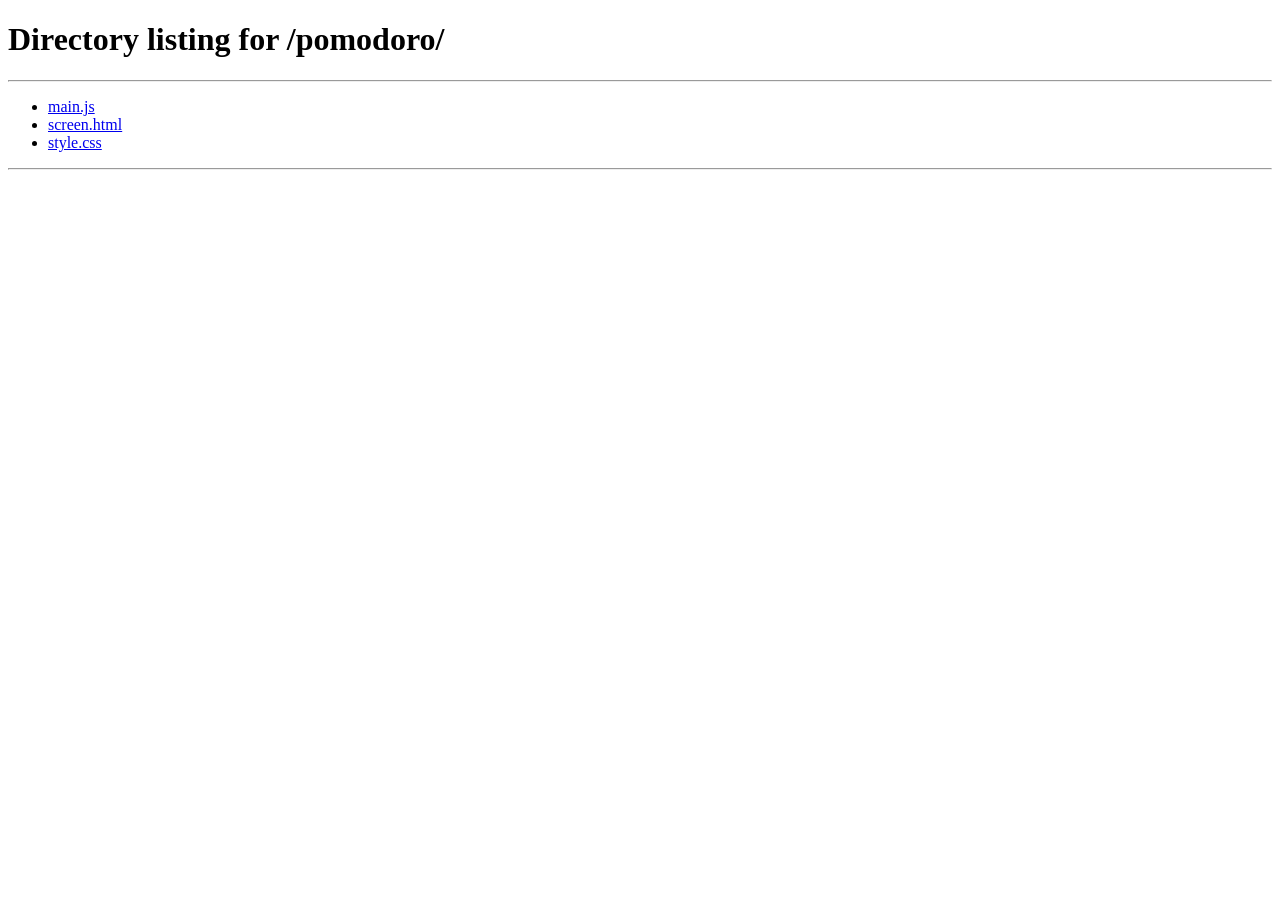
==== main.html @ 688f0188 "Create main.html" ====
<!doctype html>
<html>
  <head>
    <meta charset="utf-8" />
    <meta http-equiv="refresh" content="0; url=pomodoro/" />
    <title>Redirecting…</title>
  </head>
  <body>
    <p>
      Redirecting to <a href="pomodoro/">pomodoro</a>…
    </p>
  </body>
</html>
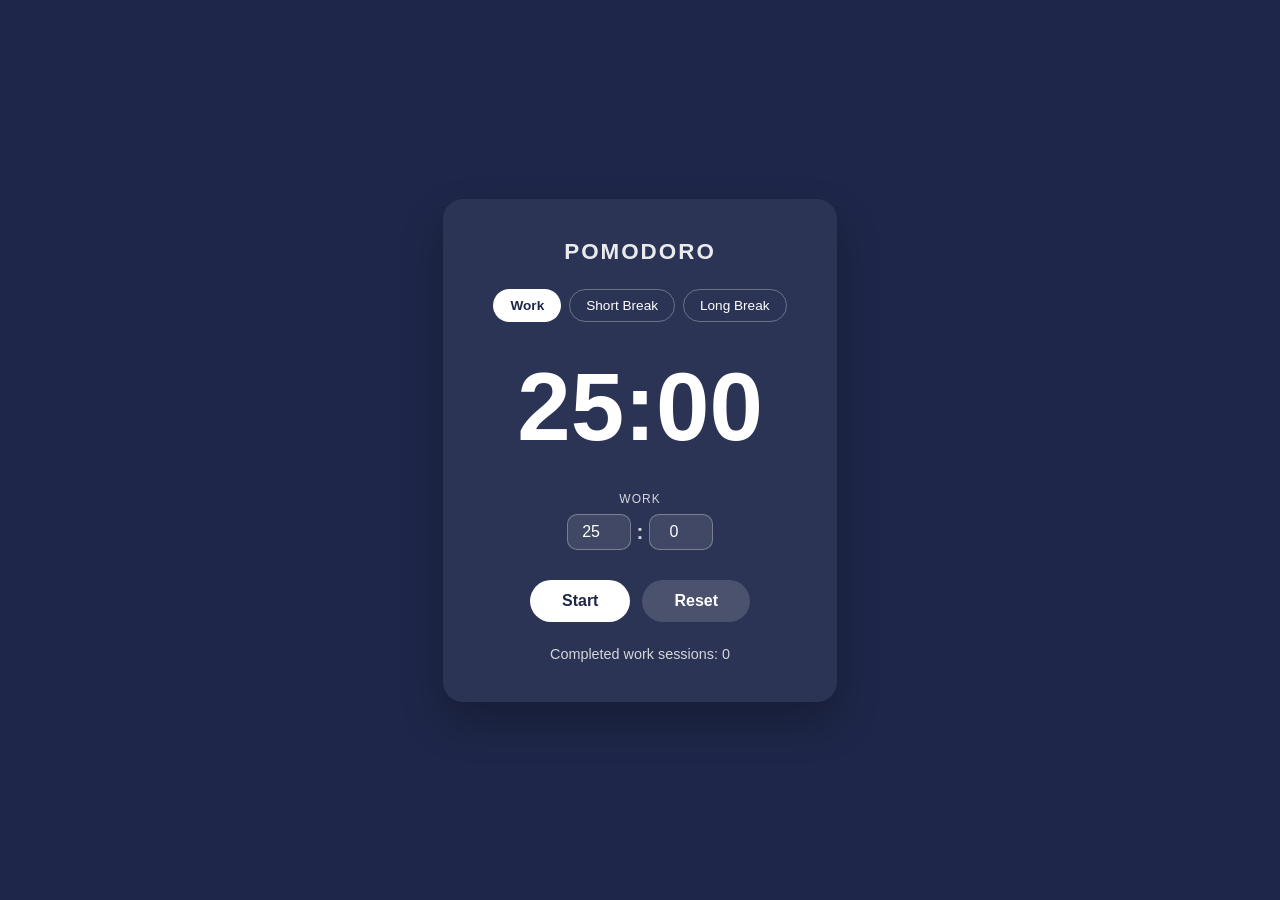
==== commit 57e135a4: "Update main.html" ====
--- a/main.html
+++ b/main.html
@@ -2,12 +2,12 @@
 <html>
   <head>
     <meta charset="utf-8" />
-    <meta http-equiv="refresh" content="0; url=pomodoro/" />
+    <meta http-equiv="refresh" content="0; url=pomodoro/screen.html" />
     <title>Redirecting…</title>
   </head>
   <body>
     <p>
-      Redirecting to <a href="pomodoro/">pomodoro</a>…
+      Redirecting to <a href="pomodoro/screen.html">pomodoro</a>…
     </p>
   </body>
 </html>
